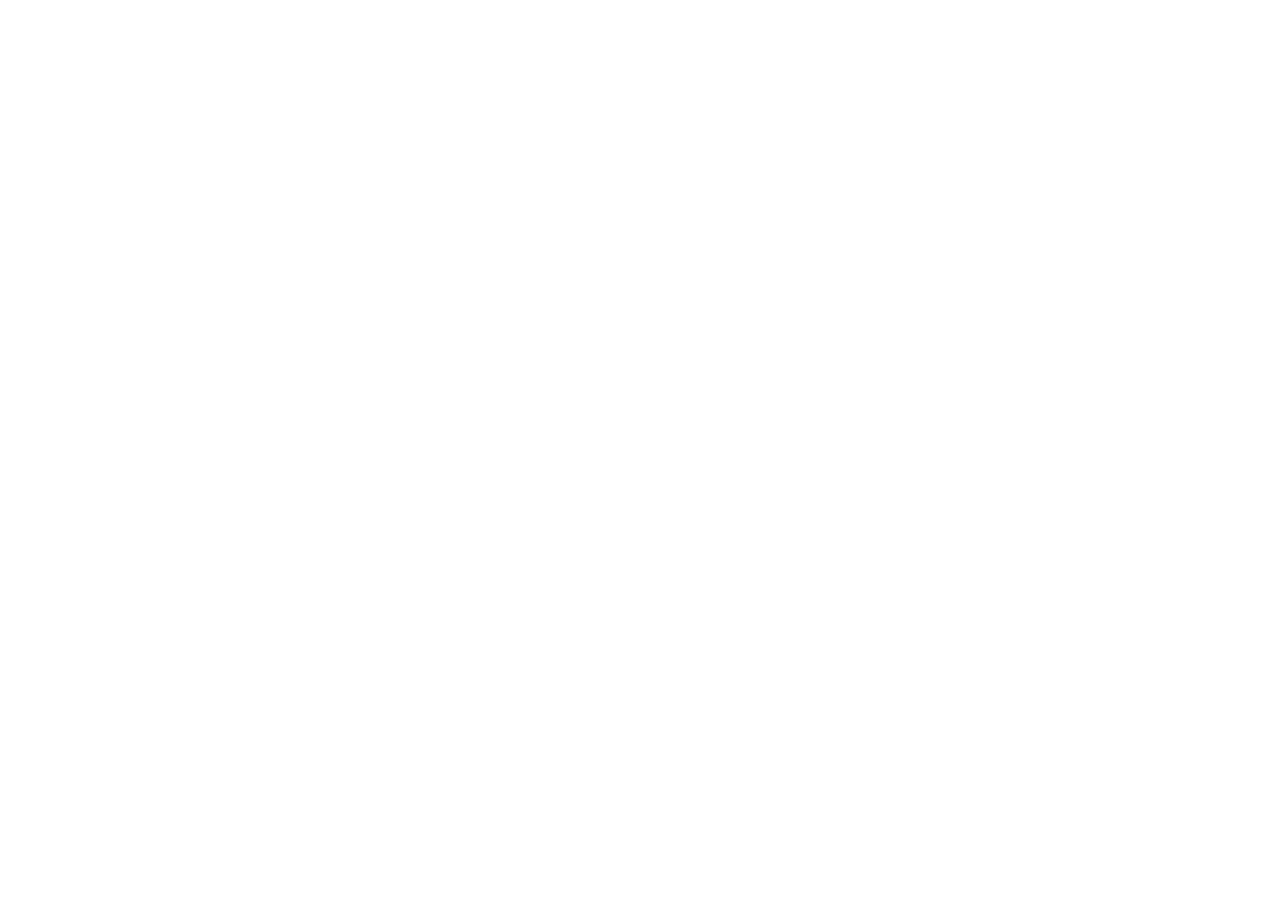
==== pages/index.html @ 556ce653 "project begin :tada:" ====
<!DOCTYPE html>
<html lang="en">
  <head>
    <meta charset="UTF-8" />
    <meta name="viewport" content="width=device-width, initial-scale=1.0" />
    <link
      rel="icon"
      type="image/x-icon"
      href="/assets/images/favicon-32x32.png"
    />
    <title>Result Page</title>
  </head>
  <body></body>
</html>
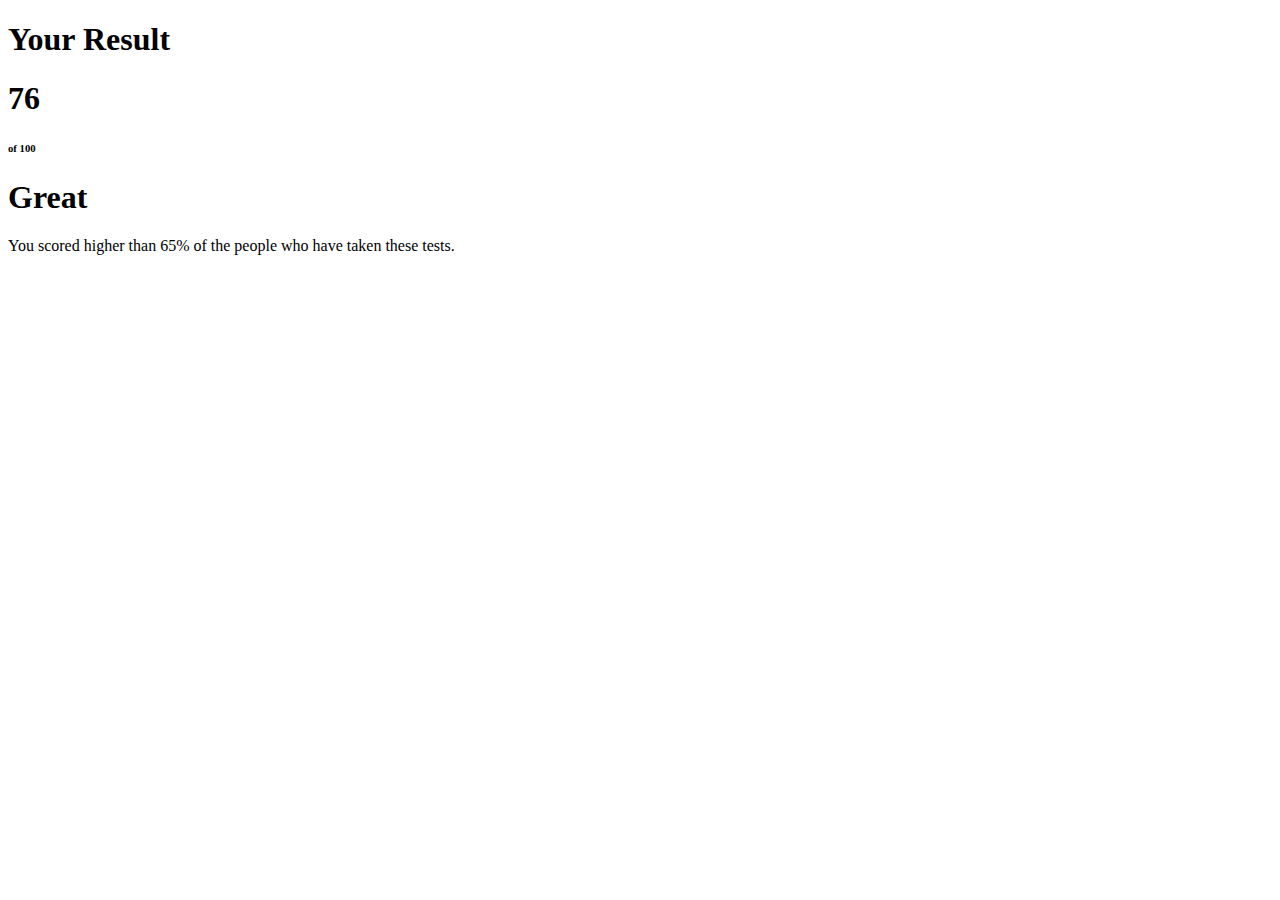
==== commit f7392440: "score section content DONE" ====
--- a/pages/index.html
+++ b/pages/index.html
@@ -10,5 +10,20 @@
     />
     <title>Result Page</title>
   </head>
-  <body></body>
+  <body>
+    <div class="main">
+      <section class="main__scoreSection">
+        <h1>Your Result</h1>
+        <div class="scoreSection__scoresContainer">
+          <h1>76<br /></h1>
+          <h6>of 100</h6>
+        </div>
+        <h1>Great</h1>
+        <p>
+          You scored higher than 65% of the people who have taken these tests.
+        </p>
+      </section>
+      <section class="main__summarySection"></section>
+    </div>
+  </body>
 </html>
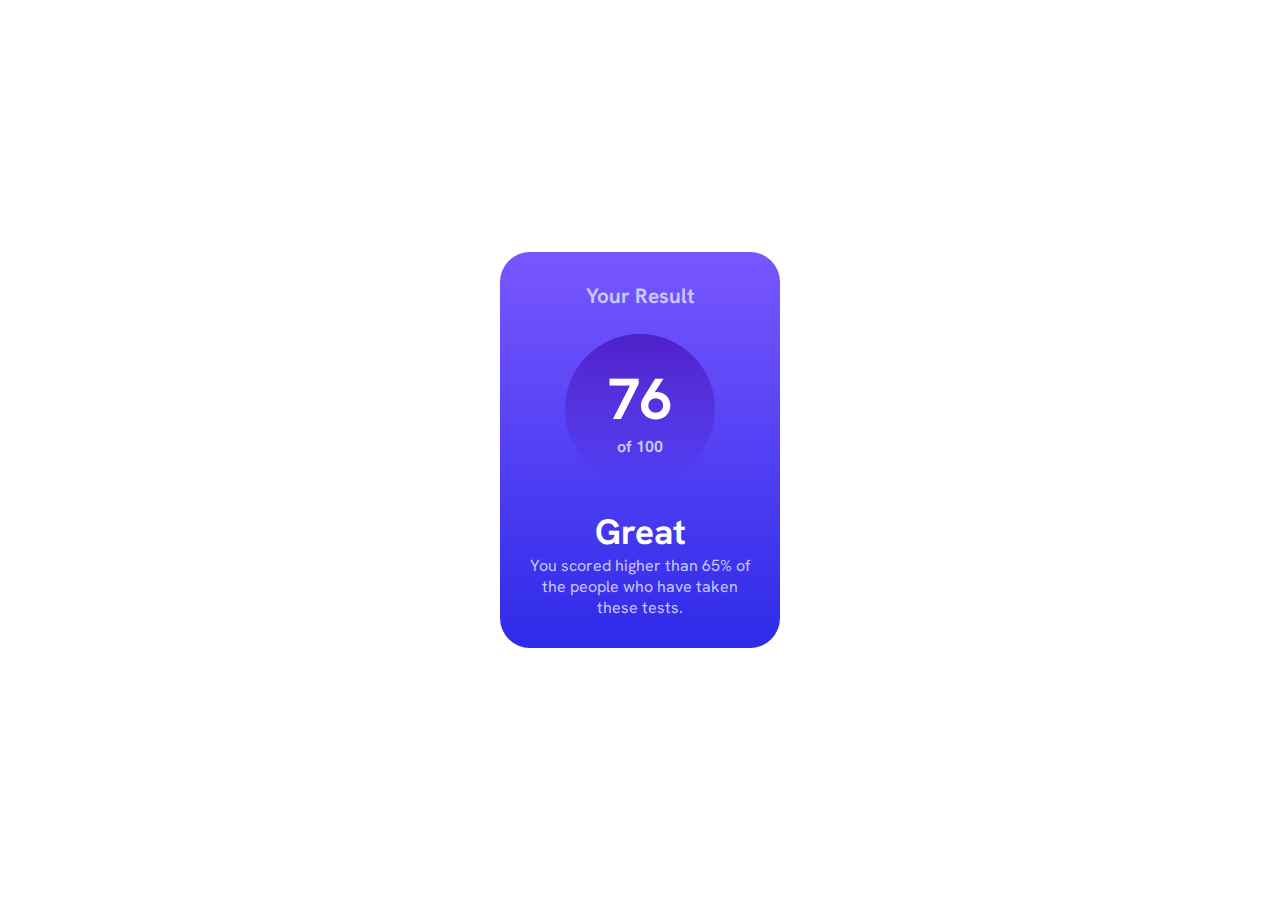
==== commit b6ed3fc5: "CSS:score section DONE" ====
--- a/pages/index.html
+++ b/pages/index.html
@@ -1,6 +1,15 @@
 <!DOCTYPE html>
 <html lang="en">
   <head>
+    <!-- font -->
+    <link rel="preconnect" href="https://fonts.googleapis.com" />
+    <link rel="preconnect" href="https://fonts.gstatic.com" crossorigin />
+    <link
+      href="https://fonts.googleapis.com/css2?family=Hanken+Grotesk:wght@500;700;800&display=swap"
+      rel="stylesheet"
+    />
+
+    <!-- font  -->
     <meta charset="UTF-8" />
     <meta name="viewport" content="width=device-width, initial-scale=1.0" />
     <link
@@ -8,6 +17,9 @@
       type="image/x-icon"
       href="/assets/images/favicon-32x32.png"
     />
+
+    <!-- CSS -->
+    <link rel="stylesheet" href="/styles/style.css" />
     <title>Result Page</title>
   </head>
   <body>
@@ -15,12 +27,16 @@
       <section class="main__scoreSection">
         <h1>Your Result</h1>
         <div class="scoreSection__scoresContainer">
-          <h1>76<br /></h1>
-          <h6>of 100</h6>
+          <div class="scoresContainer__content">
+            <h1>76</h1>
+            <h6>of 100</h6>
+          </div>
         </div>
-        <h1>Great</h1>
+        <h2>Great</h2>
         <p>
-          You scored higher than 65% of the people who have taken these tests.
+          You scored higher than 65% of<br />
+          the people who have taken<br />
+          these tests.
         </p>
       </section>
       <section class="main__summarySection"></section>
--- a/styles/style.css
+++ b/styles/style.css
@@ -0,0 +1,81 @@
+*{
+    box-sizing: border-box;
+    margin: 0;
+    padding: 0;
+    font-family: 'Hanken Grotesk', sans-serif;
+}
+
+body{
+    min-height: 100vh;
+    display: grid;
+    place-items: center;
+}
+
+.main{
+    background-color: hsl(0, 0%, 100%);
+}
+
+
+/* score section */
+.main__scoreSection{
+   background-image: linear-gradient(hsl(252, 100%, 67%),hsl(241, 81%, 54%));
+   padding: 30px;
+   border-radius: 30px;
+}
+
+.main__scoreSection > h1{
+    text-align: center;
+    font-size: 1.3rem;
+    color: hsl(241, 100%, 89%); 
+}
+
+.scoreSection__scoresContainer{
+    margin: 25px auto;
+    display: grid;
+    place-items: center;
+    background-image: linear-gradient(hsla(256, 72%, 46%, 1),hsla(241, 72%, 46%, 0));
+    width: 150px;
+    height: 150px;
+    border-radius: 50%;
+
+}
+
+.scoresContainer__content > h1{
+    text-align: center;
+   font-size: 3rem;
+   color: hsl(0, 0%, 100%) ;
+}
+
+.scoresContainer__content > h6{
+    text-align: center;
+    font-size: 1rem;
+    color:hsl(241, 100%, 89%);
+ }
+
+.scoresContainer__content > h1{
+    font-size:3.6rem;
+    color: hsl(0, 0%, 100%);
+}
+
+.scoresContainer__content > p{
+    font-size: 1rem;
+    color: hsl(221, 100%, 96%);
+}
+
+
+.main__scoreSection > h2{
+    text-align: center;
+    font-size:2.2rem;
+    color: hsl(0, 0%, 100%) ;
+}
+
+.main__scoreSection >p{
+    text-align: center;
+    font-size:1rem;
+    color: hsl(241, 100%, 89%);
+}
+
+/* score section */
+
+
+
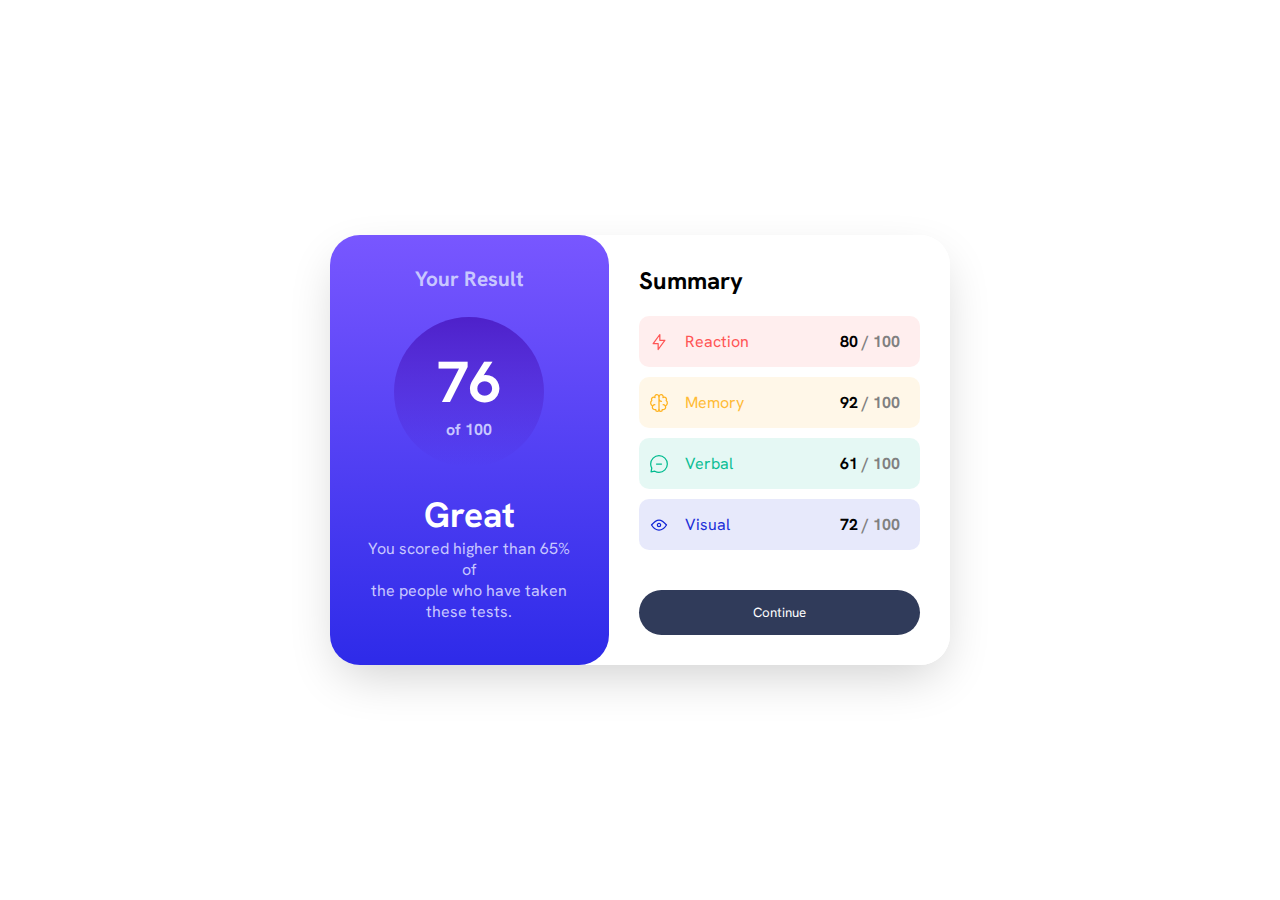
==== commit 8f310ef7: "summary section & reponsiveness DONNNE" ====
--- a/pages/index.html
+++ b/pages/index.html
@@ -39,7 +39,56 @@
           these tests.
         </p>
       </section>
-      <section class="main__summarySection"></section>
+      <section class="main__summarySection">
+        <h1>Summary</h1>
+        <ul>
+          <li>
+            <div class="content__container" id="reaction">
+              <div class="content__containerIMGNAME">
+                <img src="/assets/images/icon-reaction.svg" />
+                <p id="reaction_text">Reaction</p>
+              </div>
+              <p class="content__containerScore">
+                80 <span class="outOfScore">/ 100</span>
+              </p>
+            </div>
+          </li>
+          <li>
+            <div class="content__container" id="memory">
+              <div class="content__containerIMGNAME">
+                <img src="/assets/images/icon-memory.svg" />
+                <p id="memory_text">Memory</p>
+              </div>
+              <p class="content__containerScore">
+                92 <span class="outOfScore">/ 100</span>
+              </p>
+            </div>
+          </li>
+          <li>
+            <div class="content__container" id="verbal">
+              <div class="content__containerIMGNAME">
+                <img src="/assets/images/icon-verbal.svg" />
+                <p id="verbal_text">Verbal</p>
+              </div>
+              <p class="content__containerScore">
+                61 <span class="outOfScore">/ 100</span>
+              </p>
+            </div>
+          </li>
+          <li>
+            <div class="content__container" id="visual">
+              <div class="content__containerIMGNAME">
+                <img src="/assets/images/icon-visual.svg" />
+                <p id="visual_text">Visual</p>
+              </div>
+              <p class="content__containerScore">
+                72 <span class="outOfScore">/ 100</span>
+              </p>
+            </div>
+          </li>
+        </ul>
+        <button class="main__summarySectionButton">Continue</button>
+      </section>
     </div>
   </body>
 </html>
--- a/styles/style.css
+++ b/styles/style.css
@@ -12,12 +12,17 @@
 }
 
 .main{
+    border-radius: 30px;
+    box-shadow: rgba(0, 0, 0, 0.2) 0px 18px 50px -10px;
+    width: 620px;
     background-color: hsl(0, 0%, 100%);
+    display: flex;
 }
 
 
 /* score section */
 .main__scoreSection{
+   width: 80%;
    background-image: linear-gradient(hsl(252, 100%, 67%),hsl(241, 81%, 54%));
    padding: 30px;
    border-radius: 30px;
@@ -77,5 +82,119 @@
 
 /* score section */
 
-
-
+/* summary section */
+
+.main__summarySection{
+    padding: 30px;
+    border-radius: 30px;
+    background-color: hsl(0, 0%, 100%);  
+    width: 100%; 
+}
+
+ul{
+    list-style: none;
+}
+
+.content__container{
+    padding: 15px 10px;
+    margin-bottom: 10px;
+    border-radius: 10px;
+    max-width: 100%;
+    display: flex;
+    justify-content: space-between;
+    align-items: center;
+}
+
+.main__summarySection > h1{
+    font-size: 1.5rem;
+    margin-bottom: 20px;
+}
+
+.content__containerIMGNAME{
+   
+    display: flex;
+    align-items: center;
+}
+
+.content__containerIMGNAME > img{
+  margin-right: 16px;
+}
+
+#reaction{
+    background-color: hsla(0, 100%, 67%,0.1);
+}
+
+#reaction_text{
+    color: #ff5555;
+}
+
+#memory{
+    background-color: hsla(39, 100%, 56%,0.1);
+}
+
+#memory_text{
+    color: #FFBB36;
+}
+#verbal{
+    background-color: hsla(166, 100%, 37%,0.1);
+}
+#verbal_text{
+    color: #0CBE94;
+}
+#visual{
+    background-color: hsla(234, 85%, 45%,0.1);
+}
+#visual_text{
+    color: #1B2ED8;
+}
+
+.content__containerScore{
+    margin-right: 10px;
+    font-weight: 700;
+}
+
+
+.outOfScore{
+    color: hsl(0, 0%, 50%);
+}
+
+
+.main__summarySectionButton{
+    margin-top: 30px;
+    color: hsl(0, 0%, 100%);
+width: 100%;
+border-radius: 30px;
+height: 45px;
+background-color: hsl(224, 30%, 27%);
+border: none;
+}
+/* summary section */
+
+
+
+/* // mobile responsive max width 600 */ 
+
+@media only screen and (max-width:600px) {
+
+    .main{
+        border-radius: 0;
+        width: 100%;
+        display: flex;
+        flex-direction: column;
+    }
+    .main__scoreSection{
+        width: 100%;
+        background-image: linear-gradient(hsl(252, 100%, 67%),hsl(241, 81%, 54%));
+        padding: 30px;
+        border-top-left-radius: 0;
+        border-top-right-radius: 0;
+        border-bottom-left-radius: 30px;
+        border-bottom-right-radius: 30px;
+     }
+     .main__summarySection{
+        padding: 30px;
+   
+        background-color: hsl(0, 0%, 100%);  
+        width: 100%; 
+    }
+}
